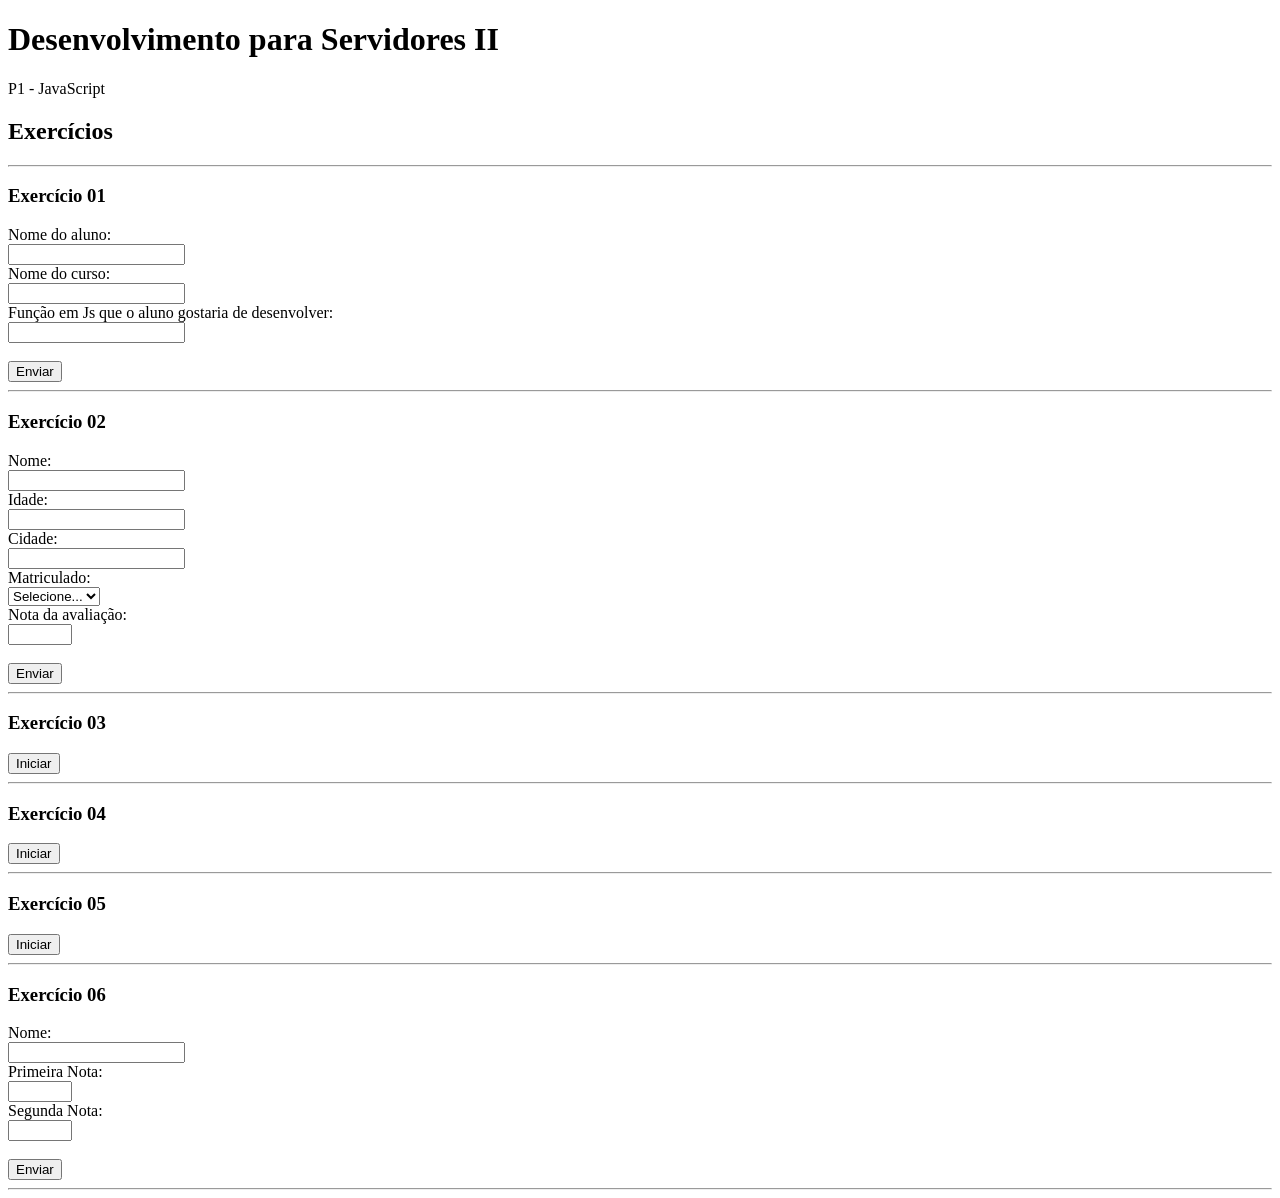
==== index.html @ 09890f9c "calcula media e situacao academica" ====
<!DOCTYPE html>
<html lang="pt-BR">

<head>
    <meta charset="UTF-8">
    <meta name="viewport" content="width=device-width, initial-scale=1.0">
    <title>FATEC - DS II</title>
</head>

<body>
    <main>
        <header>
            <h1>Desenvolvimento para Servidores II</h1>
            <p>P1 - JavaScript</p>
        </header>

        <section>
            <h2>Exercícios</h2>
            <div>
                <article>
                    <hr>
                    <h3>Exercício 01</h3>
                    <div>
                        <label for="nomeAluno">Nome do aluno:</label><br>
                        <input type="text" id="nomeAluno" name="nomeAluno" value=""><br>

                        <label for="nomeCurso">Nome do curso:</label><br>
                        <input type="text" id="nomeCurso" name="nomeCurso" value=""><br>

                        <label for="funcJs">Função em Js que o aluno gostaria de desenvolver:</label><br>
                        <input type="text" id="funcJs" name="funcJs" value=""><br><br>
                        
                        <button id="btn01">Enviar</button>
                    </div>
                    <hr>

                    <h3>Exercício 02</h3>
                    <div>
                        <label for="nome_02">Nome:</label><br>
                        <input type="text" id="nome_02" name="nome_02" value=""><br>

                        <label for="idade_02">Idade:</label><br>
                        <input type="number" id="idade_02" name="idade_02" value=""><br>

                        <label for="cidade_02">Cidade:</label><br>
                        <input type="text" id="cidade_02" name="cidade_02" value=""><br>

                        <label for="matriculado_02">Matriculado:</label><br>
                        <select id="matriculado_02" name="matriculado_02">
                            <option value="">Selecione...</option>
                            <option value="true">Sim</option>
                            <option value="false">Não</option>
                        </select><br>

                        <label for="notaAvaliacao_02">Nota da avaliação:</label><br>
                        <input type="number" id="notaAvaliacao_02" name="notaAvaliacao_02" value="" step="0.1" min="0" max="10"><br><br>

                        <button id="btn02">Enviar</button>
                    </div>
                    <hr>

                    <h3>Exercício 03</h3>
                    <div>
                        <button id="btn03">Iniciar</button>
                    </div>
                    <hr>

                    <h3>Exercício 04</h3>
                    <div>
                        <button id="btn04">Iniciar</button>
                    </div>
                    <hr>

                    <h3>Exercício 05</h3>
                    <div>
                        <button id="btn05">Iniciar</button>
                    </div>
                    <hr>

                    <h3>Exercício 06</h3>
                    <div>
                        <label for="nome_06">Nome:</label><br>
                        <input type="text" id="nome_06" name="nome_06" value=""><br>

                        <label for="nota1_06">Primeira Nota:</label><br>
                        <input type="number" id="nota1_06" name="nota1_06" value="" step="0.1" min="0" max="10"><br>

                        <label for="nota2_06">Segunda Nota:</label><br>
                        <input type="number" id="nota2_06" name="nota2_06" value="" step="0.1" min="0" max="10"><br><br>

                        <button id="btn06">Enviar</button>
                    </div>
                    <hr>
                    
                </article>
            </div>
        </section>
    </main>
</body>
<script src="Js/Ex01.js"></script>
<script src="Js/Ex02.js"></script>
<script src="Js/Ex03.js"></script>
<script src="Js/Ex04.js"></script>
<script src="Js/Ex05.js"></script>
<script src="Js/Ex06.js"></script>
</html>
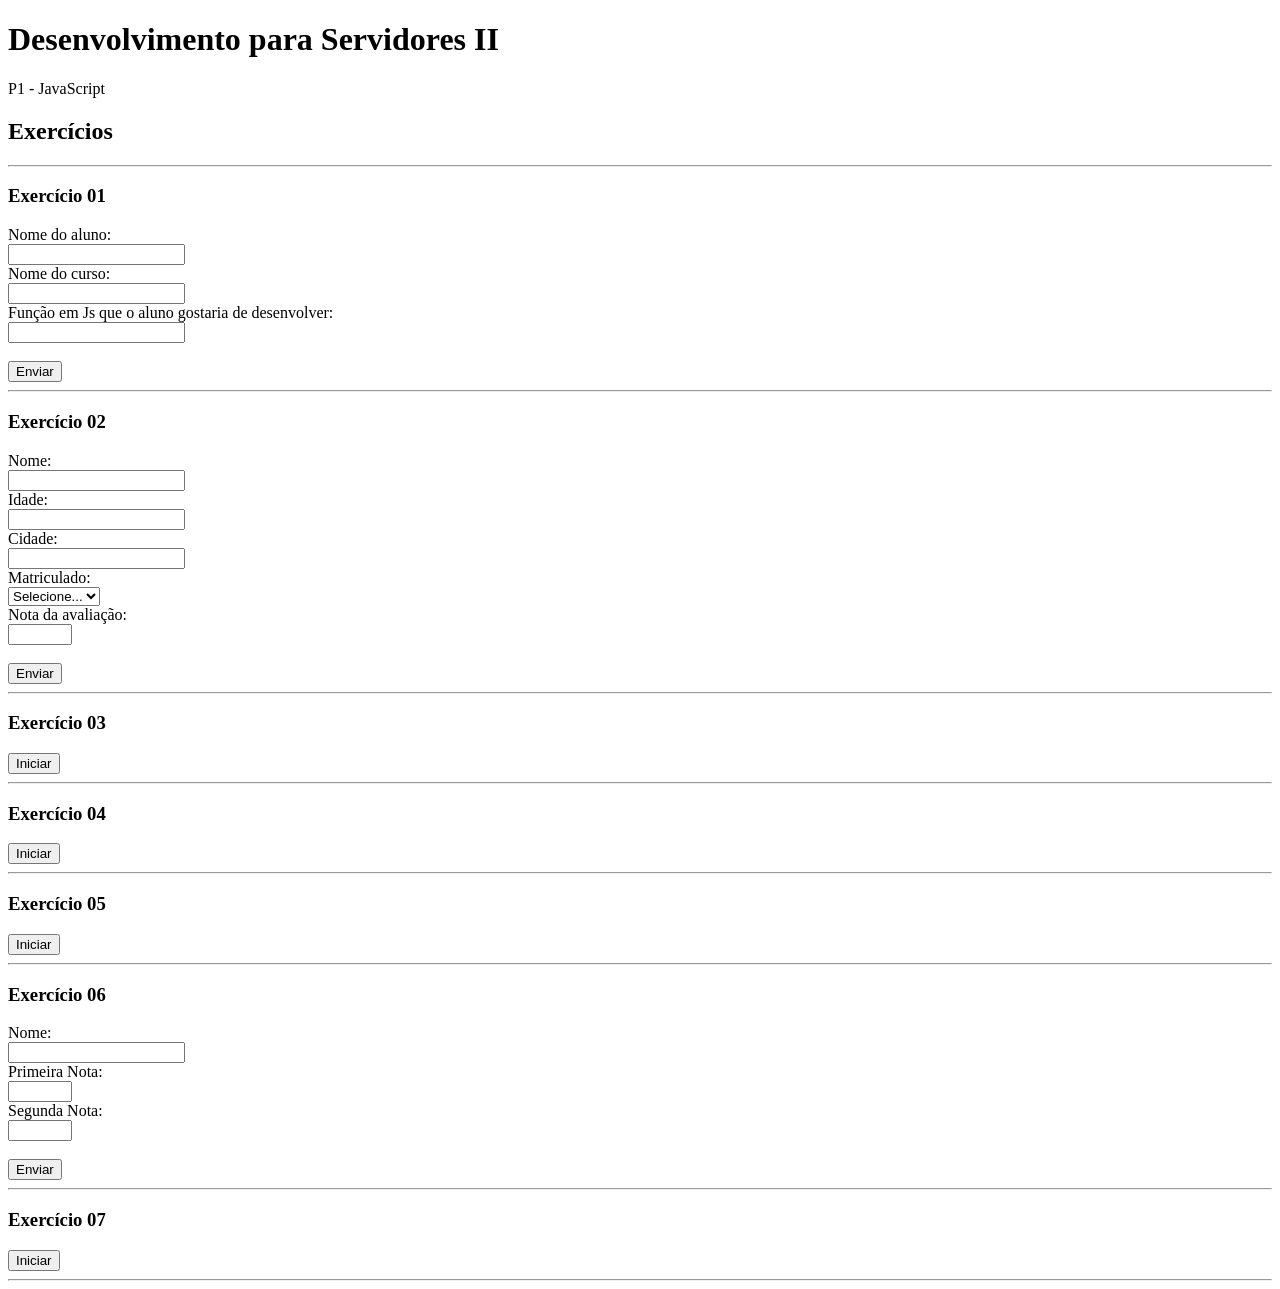
==== commit a5e3f38c: "implementa validacao simples de login" ====
--- a/index.html
+++ b/index.html
@@ -91,6 +91,12 @@
                         <button id="btn06">Enviar</button>
                     </div>
                     <hr>
+
+                    <h3>Exercício 07</h3>
+                    <div>
+                        <button id="btn07">Iniciar</button>
+                    </div>
+                    <hr>
                     
                 </article>
             </div>
@@ -103,4 +109,5 @@
 <script src="Js/Ex04.js"></script>
 <script src="Js/Ex05.js"></script>
 <script src="Js/Ex06.js"></script>
+<script src="Js/ex07.js"></script>
 </html>
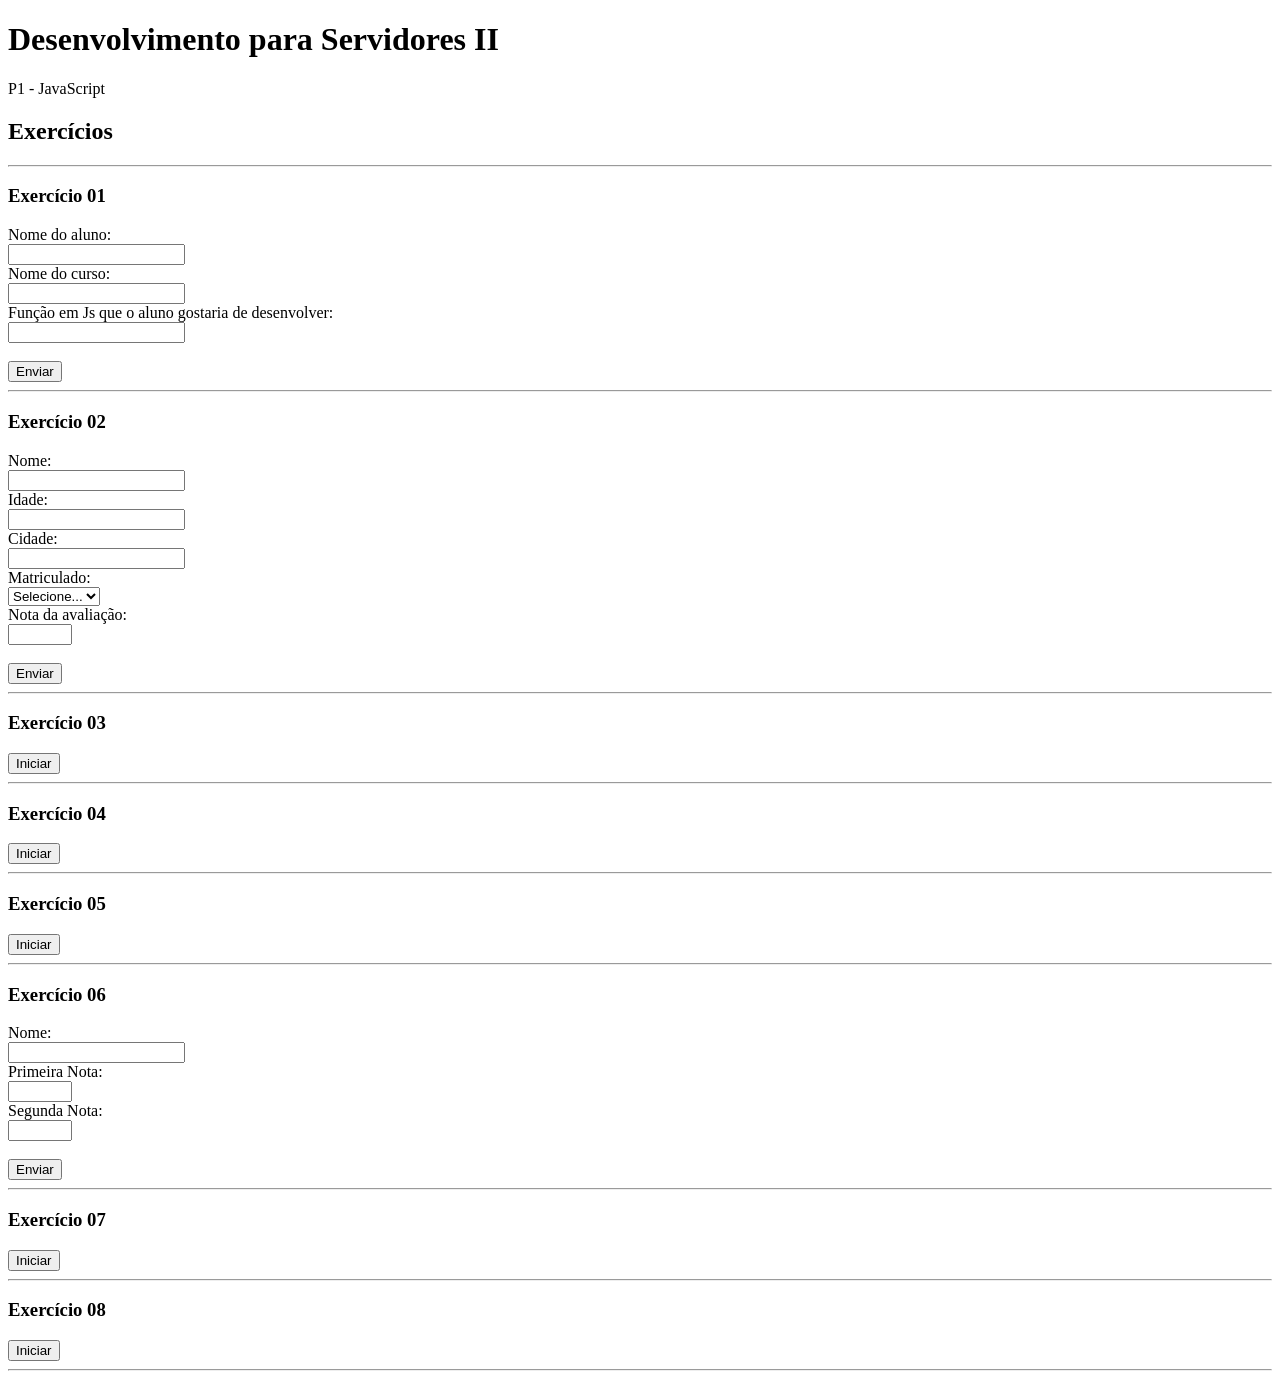
==== commit 03b19247: "gera tabuada utilizando for" ====
--- a/index.html
+++ b/index.html
@@ -97,6 +97,12 @@
                         <button id="btn07">Iniciar</button>
                     </div>
                     <hr>
+
+                    <h3>Exercício 08</h3>
+                    <div>
+                        <button id="btn08">Iniciar</button>
+                    </div>
+                    <hr>
                     
                 </article>
             </div>
@@ -110,4 +116,5 @@
 <script src="Js/Ex05.js"></script>
 <script src="Js/Ex06.js"></script>
 <script src="Js/ex07.js"></script>
+<script src="Js/Ex08.js"></script>
 </html>
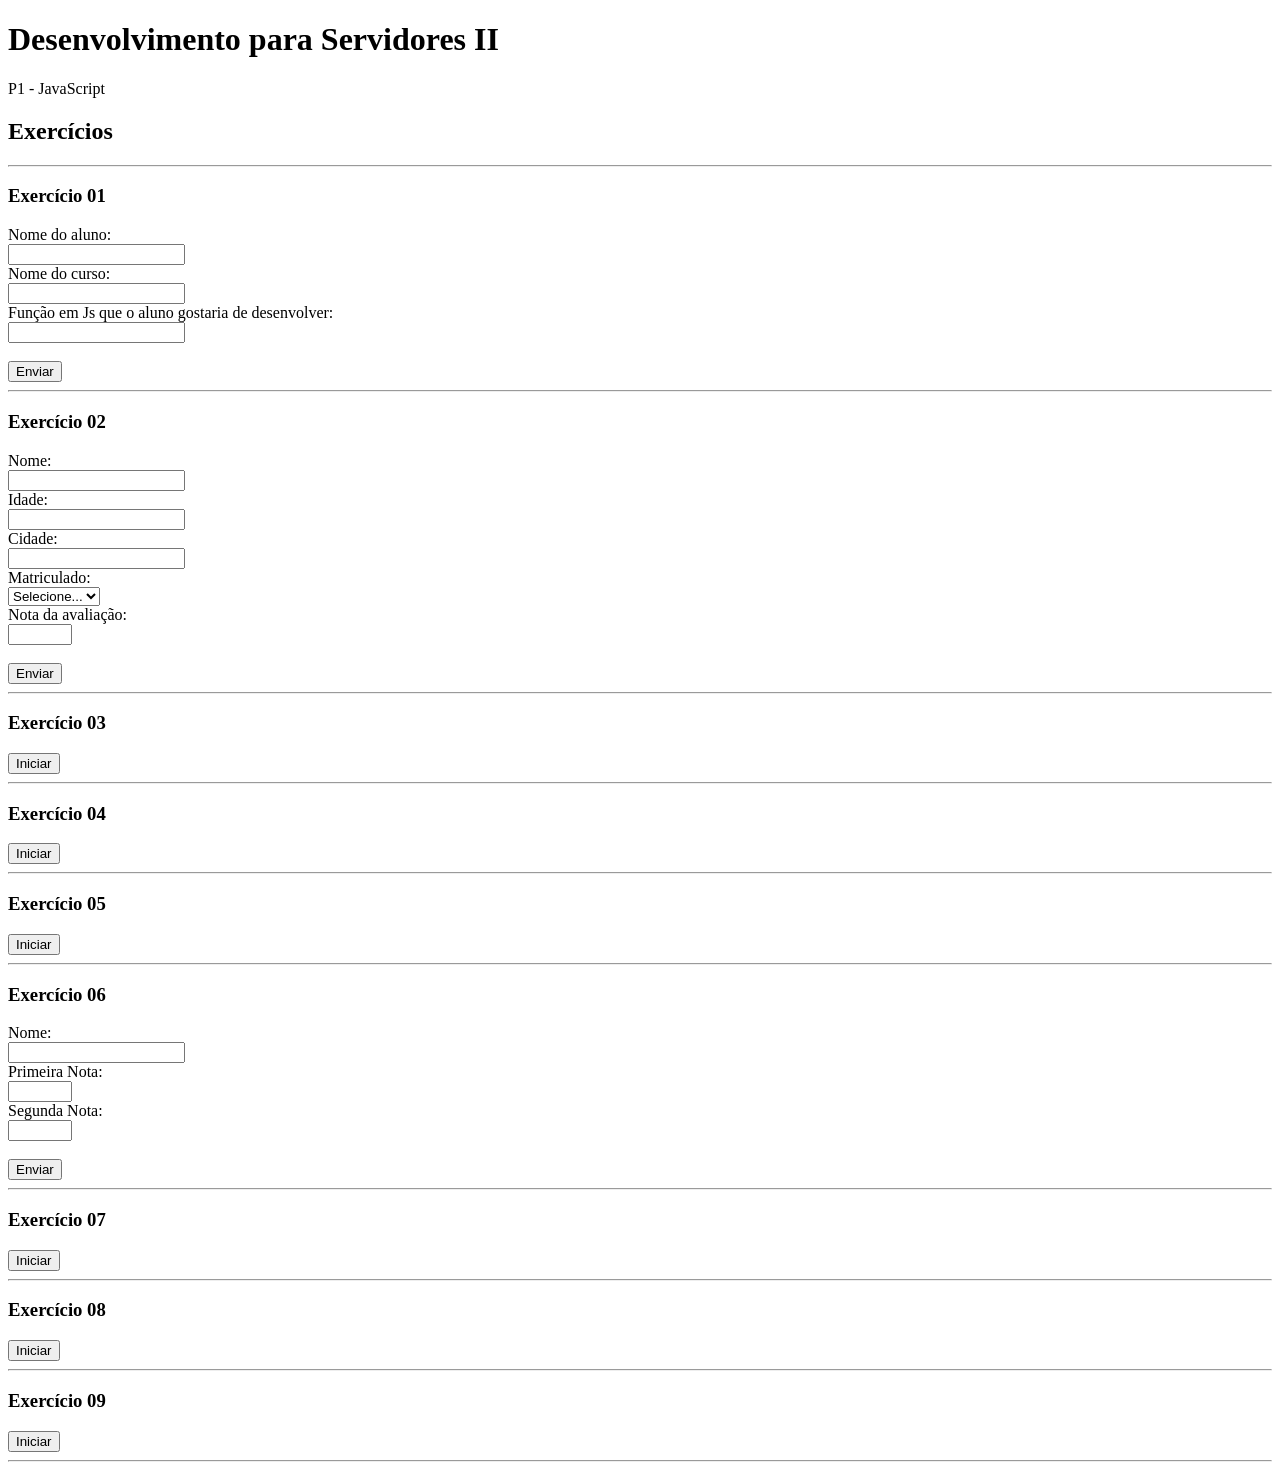
==== commit 48e0c37d: "processa numeros com laco while" ====
--- a/index.html
+++ b/index.html
@@ -103,6 +103,12 @@
                         <button id="btn08">Iniciar</button>
                     </div>
                     <hr>
+
+                    <h3>Exercício 09</h3>
+                    <div>
+                        <button id="btn09">Iniciar</button>
+                    </div>
+                    <hr>
                     
                 </article>
             </div>
@@ -117,4 +123,5 @@
 <script src="Js/Ex06.js"></script>
 <script src="Js/ex07.js"></script>
 <script src="Js/Ex08.js"></script>
+<script src="Js/Ex09.js"></script>
 </html>
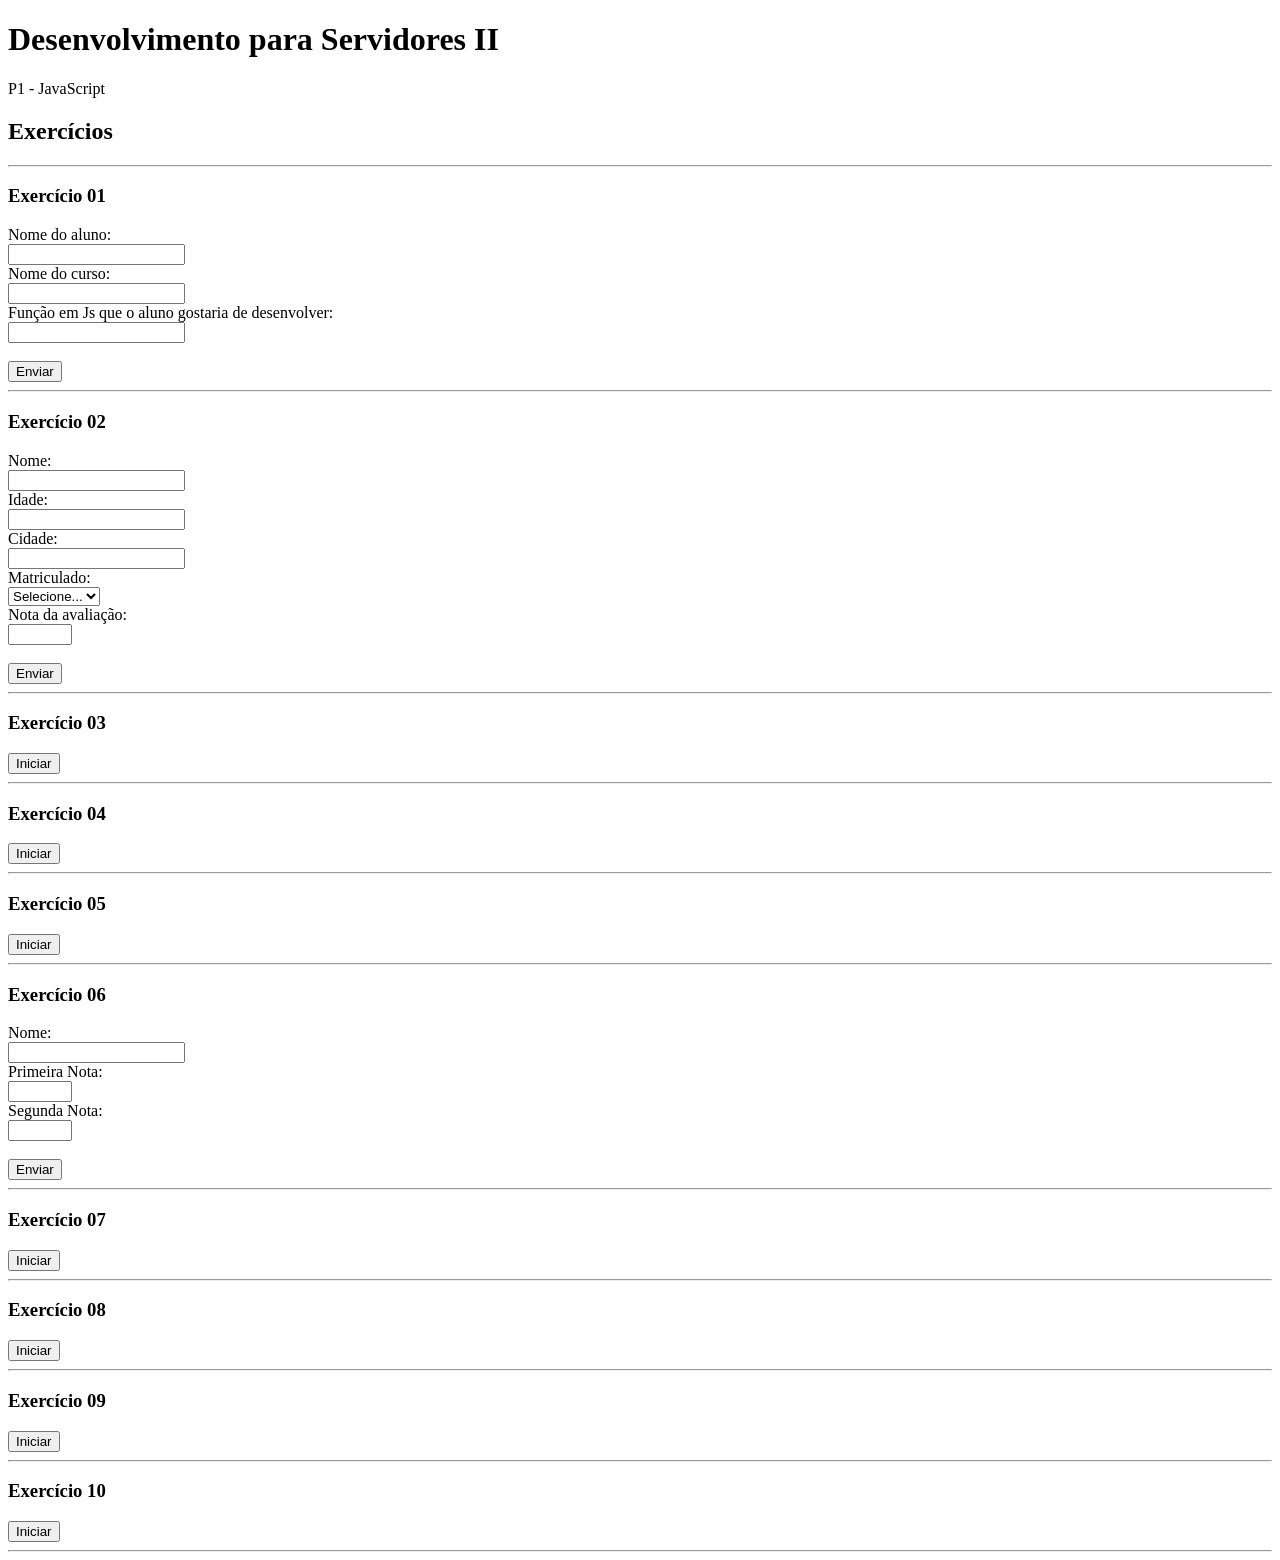
==== commit ebe37247: "limita tentativas de login" ====
--- a/index.html
+++ b/index.html
@@ -109,6 +109,12 @@
                         <button id="btn09">Iniciar</button>
                     </div>
                     <hr>
+
+                    <h3>Exercício 10</h3>
+                    <div>
+                        <button id="btn10">Iniciar</button>
+                    </div>
+                    <hr>
                     
                 </article>
             </div>
@@ -124,4 +130,5 @@
 <script src="Js/ex07.js"></script>
 <script src="Js/Ex08.js"></script>
 <script src="Js/Ex09.js"></script>
+<script src="Js/Ex10.js"></script>
 </html>
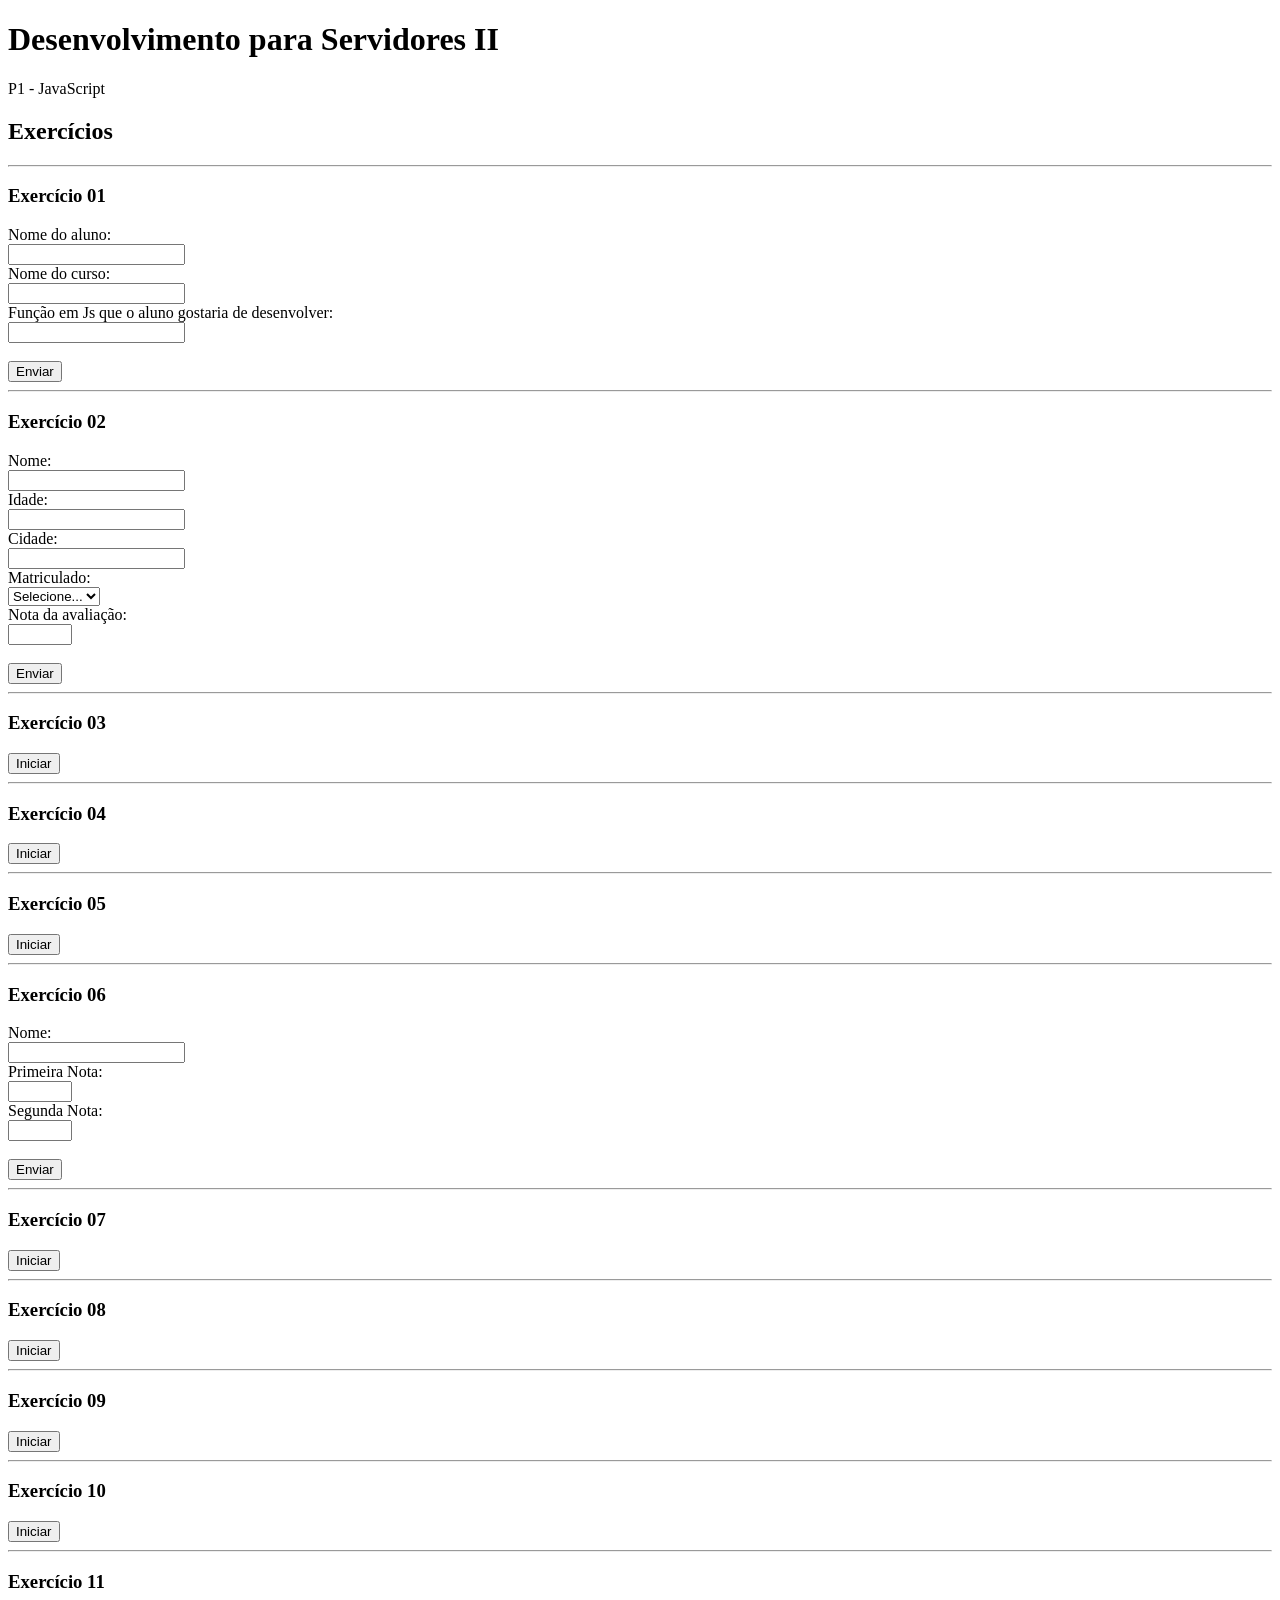
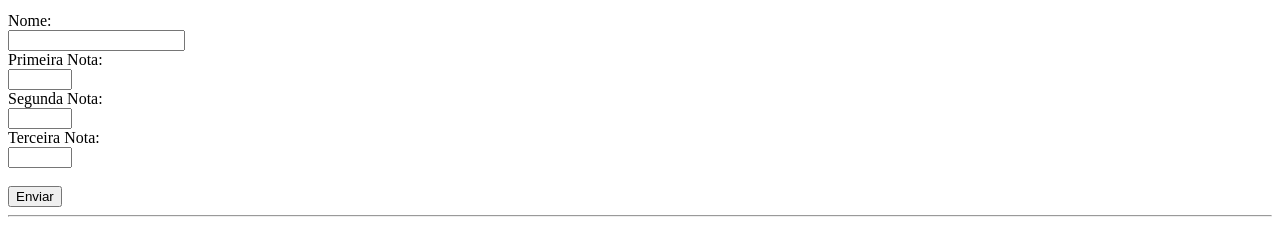
==== commit 9e433ba1: "organiza calculos em funcoes reutilizaveis" ====
--- a/index.html
+++ b/index.html
@@ -115,6 +115,24 @@
                         <button id="btn10">Iniciar</button>
                     </div>
                     <hr>
+
+                    <h3>Exercício 11</h3>
+                    <div>
+                        <label for="nome_11">Nome:</label><br>
+                        <input type="text" id="nome_11" name="nome_11" value=""><br>
+
+                        <label for="nota1_11">Primeira Nota:</label><br>
+                        <input type="number" id="nota1_11" name="nota1_11" value="" step="0.1" min="0" max="10"><br>
+
+                        <label for="nota2_11">Segunda Nota:</label><br>
+                        <input type="number" id="nota2_11" name="nota2_11" value="" step="0.1" min="0" max="10"><br>
+
+                        <label for="nota3_11">Terceira Nota:</label><br>
+                        <input type="number" id="nota3_11" name="nota3_11" value="" step="0.1" min="0" max="10"><br><br>
+
+                        <button id="btn11">Enviar</button>
+                    </div>
+                    <hr>
                     
                 </article>
             </div>
@@ -131,4 +149,5 @@
 <script src="Js/Ex08.js"></script>
 <script src="Js/Ex09.js"></script>
 <script src="Js/Ex10.js"></script>
+<script src="Js/Ex11.js"></script>
 </html>
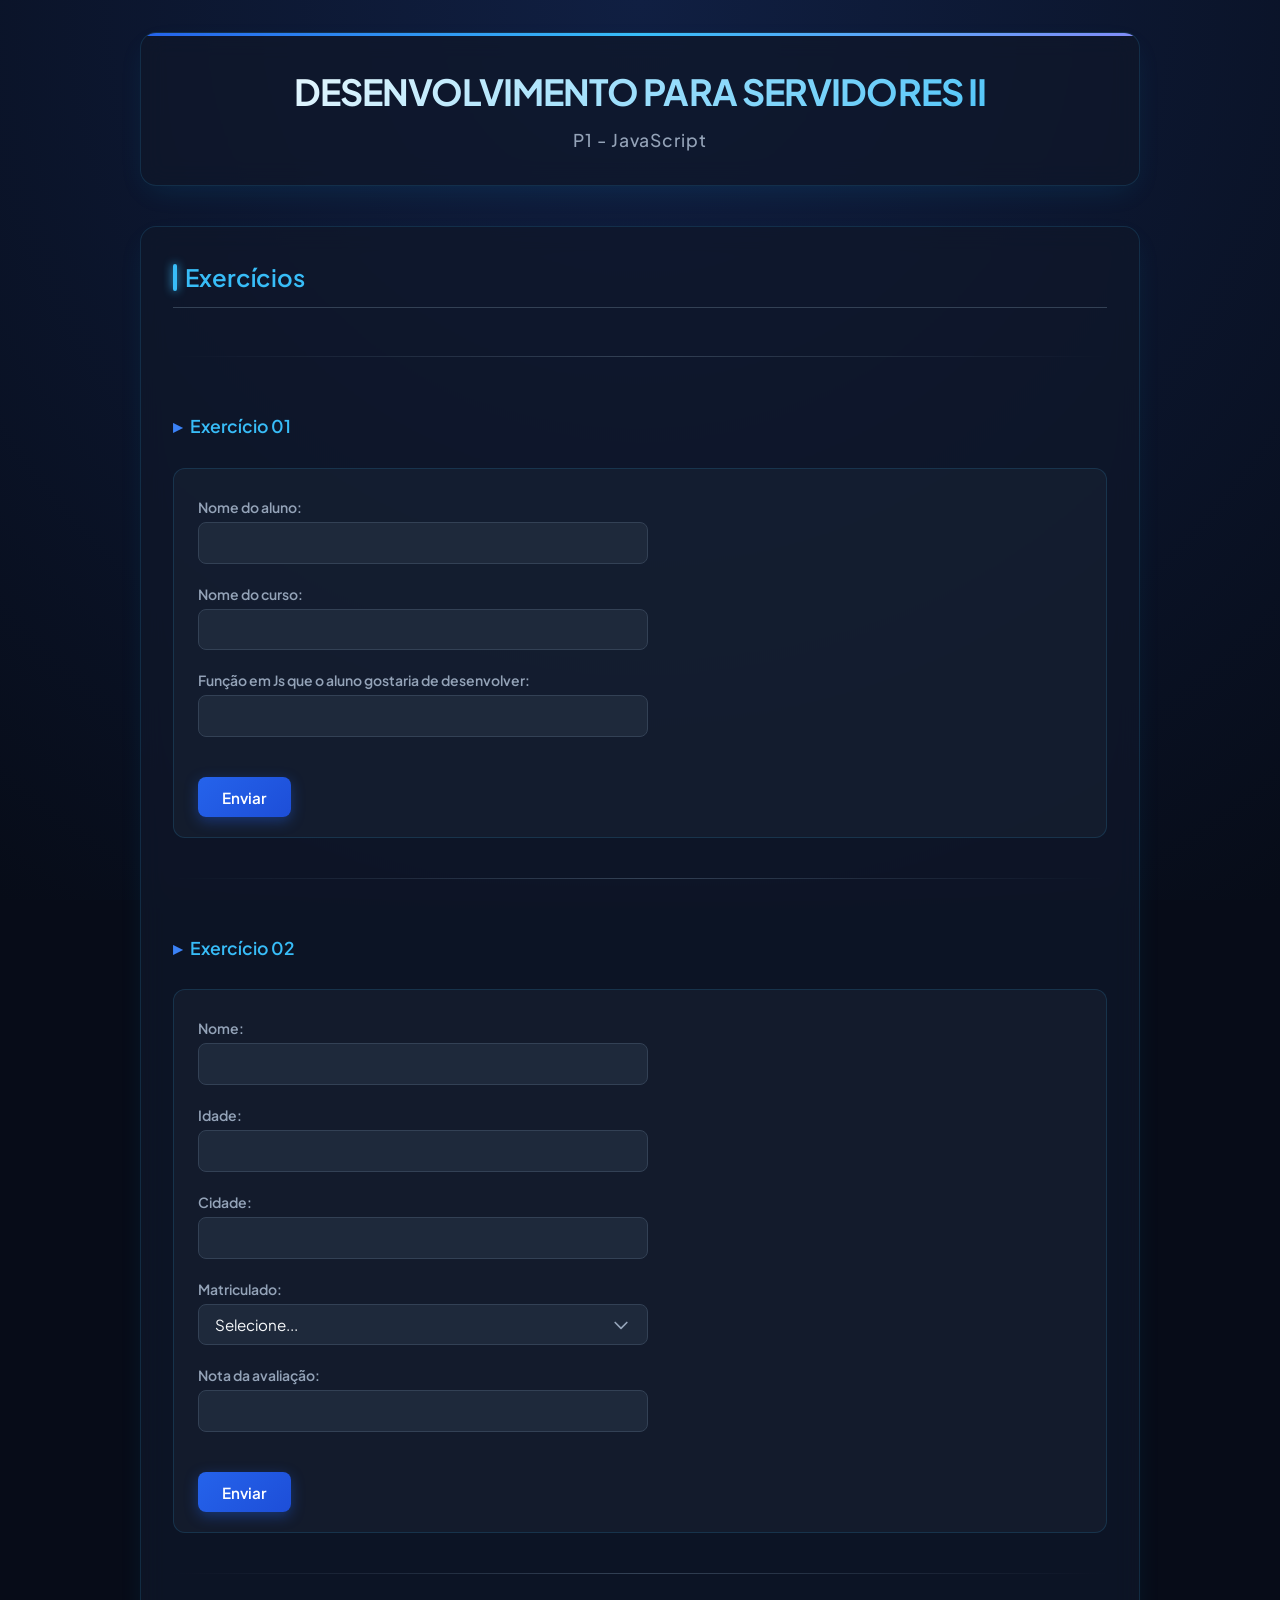
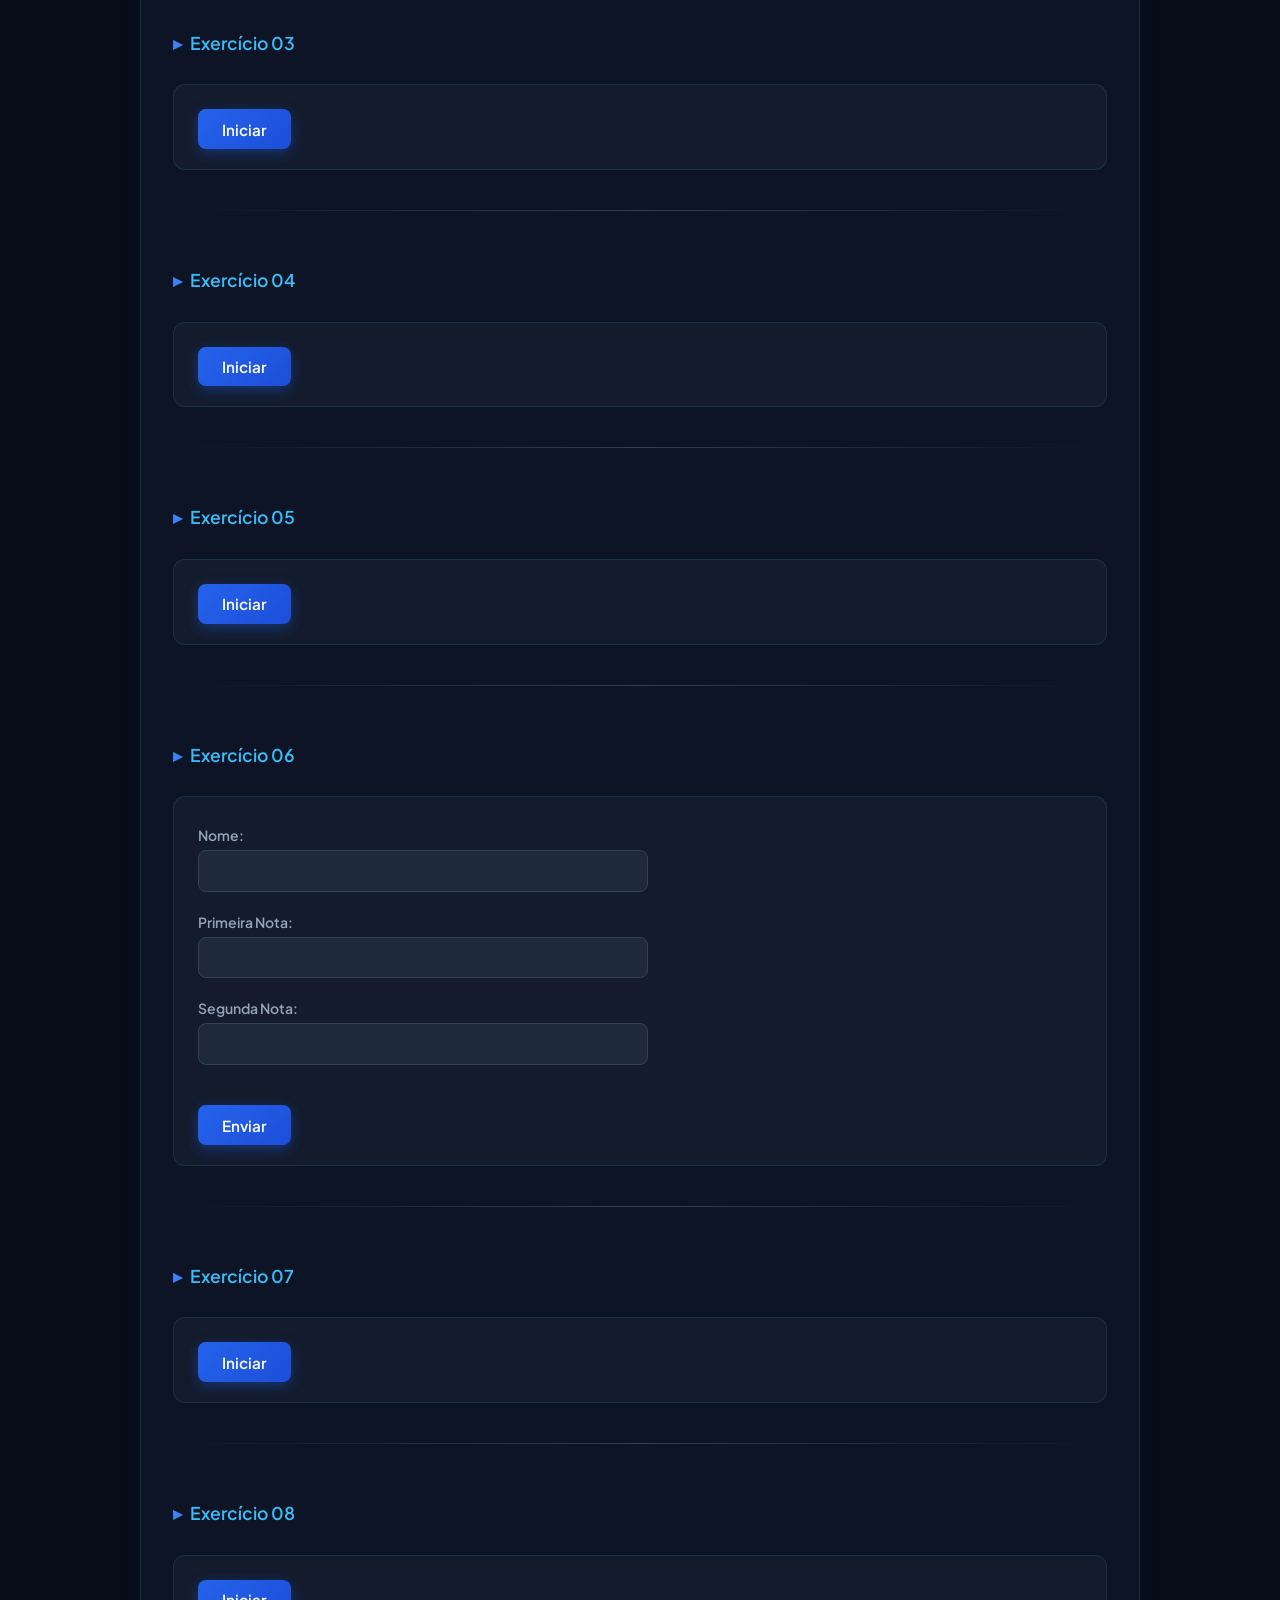
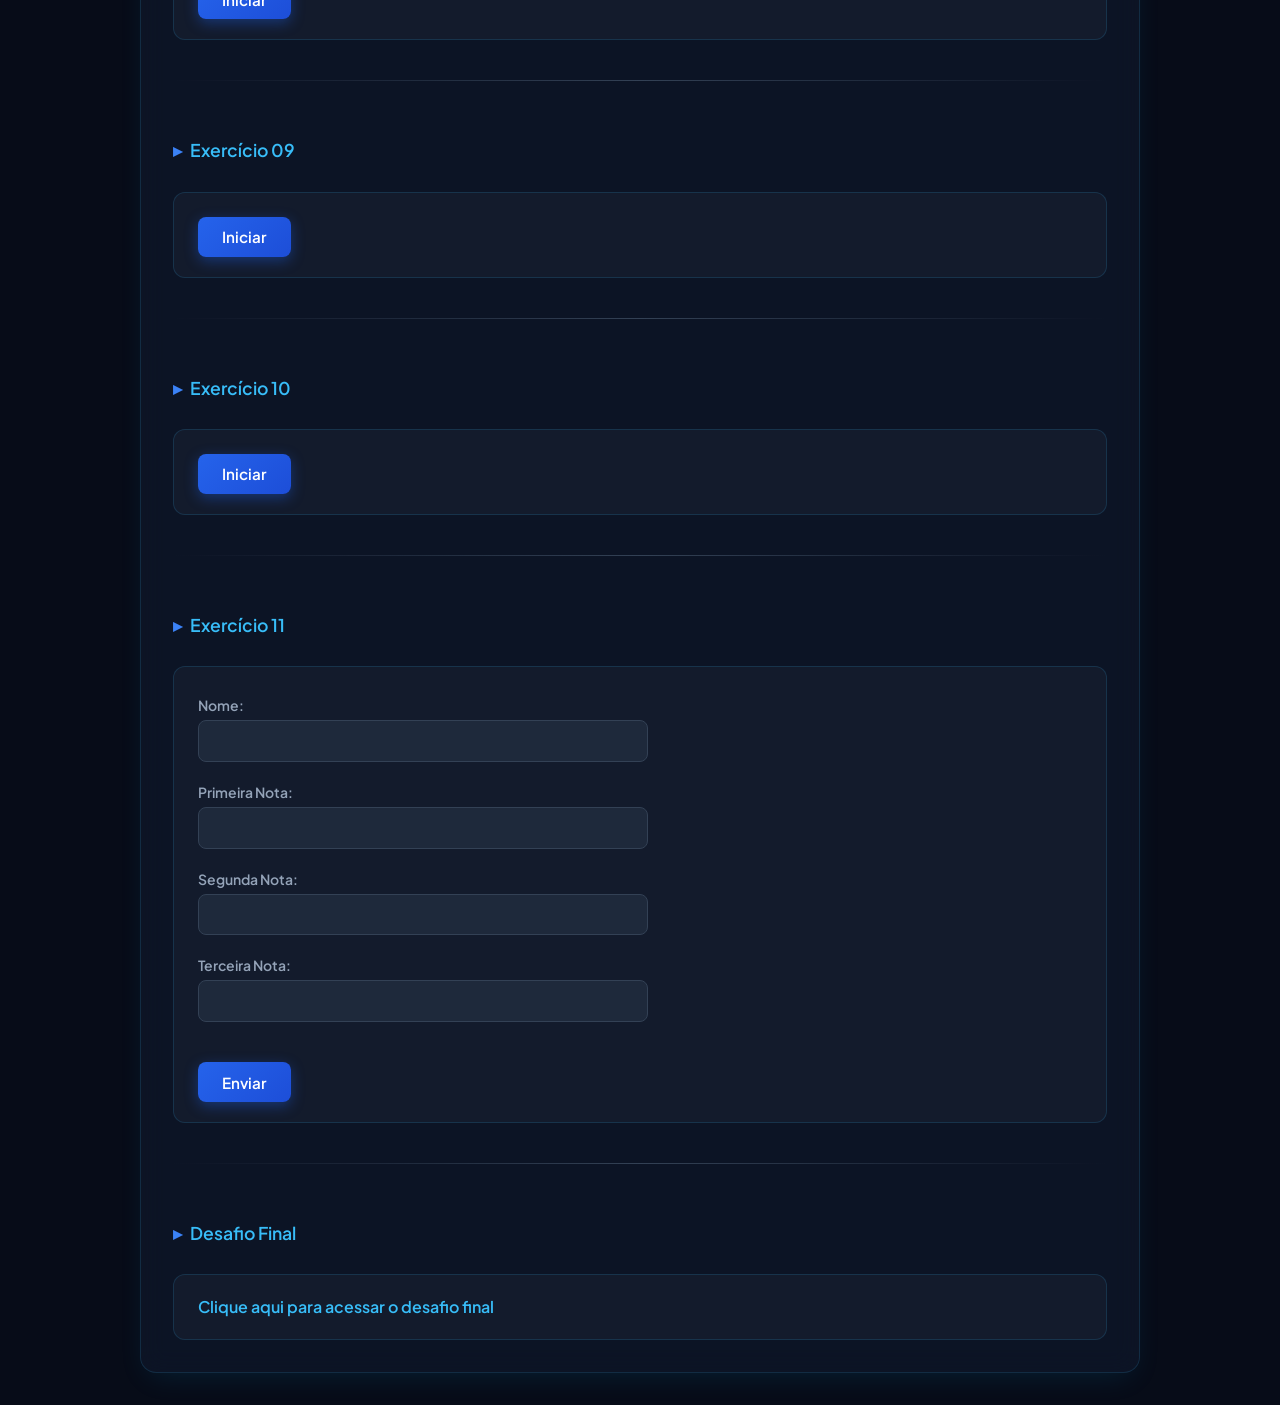
==== commit ff3c5957: "estilização do index" ====
--- a/index.html
+++ b/index.html
@@ -4,6 +4,7 @@
 <head>
     <meta charset="UTF-8">
     <meta name="viewport" content="width=device-width, initial-scale=1.0">
+    <link rel="stylesheet" href="style/style.css">
     <title>FATEC - DS II</title>
 </head>
 
@@ -133,6 +134,11 @@
                         <button id="btn11">Enviar</button>
                     </div>
                     <hr>
+
+                    <h3>Desafio Final</h3>
+                    <div>
+                        <a href="page/desafioFinal.html" >Clique aqui para acessar o desafio final</a>
+                    </div>
                     
                 </article>
             </div>
--- a/style/style.css
+++ b/style/style.css
@@ -0,0 +1,329 @@
+@import url('https://fonts.googleapis.com/css2?family=Plus+Jakarta+Sans:wght@400;500;600;700&display=swap');
+
+/* ==========================================================================
+   CSS Design System - Dark Blue Theme (Exercícios FATEC - DS II)
+   ========================================================================== */
+
+:root {
+  --font-family: 'Plus Jakarta Sans', -apple-system, BlinkMacSystemFont, 'Segoe UI', Roboto, sans-serif;
+  
+  /* Color Palette - Deep Dark Navy & Electric Blue */
+  --bg-gradient: radial-gradient(circle at 50% 0%, #101f42 0%, #070c18 100%);
+  --bg-color: #070c18;
+  --card-bg: rgba(15, 23, 42, 0.75);
+  --card-border: rgba(56, 189, 248, 0.15);
+  --card-glow: 0 10px 30px -10px rgba(14, 165, 233, 0.15);
+  
+  /* Primary & Accents */
+  --primary-blue: #2563eb;
+  --primary-blue-hover: #3b82f6;
+  --accent-cyan: #38bdf8;
+  --accent-cyan-glow: rgba(56, 189, 248, 0.4);
+  
+  /* Typography */
+  --text-primary: #f8fafc;
+  --text-secondary: #94a3b8;
+  --text-muted: #64748b;
+  
+  /* Form elements */
+  --input-bg: #1e293b;
+  --input-border: #334155;
+  --input-border-focus: #38bdf8;
+  --input-text: #f8fafc;
+  --placeholder: #64748b;
+}
+
+/* Base resets & global styles */
+* {
+  box-sizing: border-box;
+  margin: 0;
+  padding: 0;
+}
+
+body {
+  font-family: var(--font-family);
+  background: var(--bg-color);
+  background-image: var(--bg-gradient);
+  background-attachment: fixed;
+  color: var(--text-primary);
+  min-height: 100vh;
+  padding: 2rem 1.5rem;
+  line-height: 1.5;
+  -webkit-font-smoothing: antialiased;
+}
+
+/* Header */
+header {
+  text-align: center;
+  max-width: 1000px;
+  margin: 0 auto 2.5rem auto;
+  padding: 2rem 1.5rem;
+  background: var(--card-bg);
+  backdrop-filter: blur(12px);
+  -webkit-backdrop-filter: blur(12px);
+  border: 1px solid var(--card-border);
+  border-radius: 16px;
+  box-shadow: var(--card-glow);
+  position: relative;
+  overflow: hidden;
+}
+
+header::before {
+  content: '';
+  position: absolute;
+  top: 0;
+  left: 0;
+  right: 0;
+  height: 3px;
+  background: linear-gradient(90deg, #2563eb, #38bdf8, #818cf8);
+}
+
+header h1 {
+  font-size: 2.25rem;
+  font-weight: 700;
+  letter-spacing: -0.025em;
+  background: linear-gradient(135deg, #ffffff 0%, #38bdf8 100%);
+  -webkit-background-clip: text;
+  -webkit-text-fill-color: transparent;
+  text-transform: uppercase;
+  margin-bottom: 0.5rem;
+}
+
+header p {
+  color: var(--text-secondary);
+  font-size: 1.1rem;
+  font-weight: 500;
+  letter-spacing: 0.05em;
+}
+
+/* Main Container Layout */
+main {
+  max-width: 1000px;
+  margin: 0 auto;
+}
+
+/* Main Section Card */
+section {
+  background: var(--card-bg);
+  backdrop-filter: blur(12px);
+  -webkit-backdrop-filter: blur(12px);
+  border: 1px solid var(--card-border);
+  border-radius: 16px;
+  padding: 2rem;
+  box-shadow: var(--card-glow);
+}
+
+section h2 {
+  font-size: 1.5rem;
+  font-weight: 600;
+  color: var(--accent-cyan);
+  margin-bottom: 1.5rem;
+  padding-bottom: 0.75rem;
+  border-bottom: 1px solid var(--input-border);
+  display: flex;
+  align-items: center;
+  gap: 0.5rem;
+}
+
+section h2::before {
+  content: '';
+  display: inline-block;
+  width: 4px;
+  height: 1.1em;
+  background: var(--accent-cyan);
+  border-radius: 4px;
+  box-shadow: 0 0 10px var(--accent-cyan);
+}
+
+/* Article Container */
+article {
+  display: flex;
+  flex-direction: column;
+  gap: 1rem;
+}
+
+/* Individual Exercise Titles & Cards */
+article h3 {
+  font-size: 1.1rem;
+  font-weight: 600;
+  color: var(--accent-cyan);
+  margin-top: 1rem;
+  margin-bottom: 0.75rem;
+  display: flex;
+  align-items: center;
+  gap: 0.5rem;
+}
+
+article h3::before {
+  content: '▸';
+  color: var(--primary-blue-hover);
+}
+
+article > div {
+  background: rgba(30, 41, 59, 0.4);
+  border: 1px solid var(--card-border);
+  border-radius: 12px;
+  padding: 1.25rem 1.5rem;
+  transition: all 0.2s ease;
+}
+
+article > div:hover {
+  border-color: rgba(56, 189, 248, 0.3);
+  background: rgba(30, 41, 59, 0.6);
+  box-shadow: 0 4px 20px -5px rgba(14, 165, 233, 0.1);
+}
+
+/* Labels and Inputs */
+label {
+  display: inline-block;
+  font-size: 0.875rem;
+  font-weight: 600;
+  color: var(--text-secondary);
+  margin-top: 0.5rem;
+  margin-bottom: 0.25rem;
+}
+
+input[type="text"],
+input[type="number"],
+select {
+  width: 100%;
+  max-width: 450px;
+  padding: 0.65rem 1rem;
+  margin-bottom: 0.75rem;
+  font-family: inherit;
+  font-size: 0.95rem;
+  color: var(--input-text);
+  background-color: var(--input-bg);
+  border: 1px solid var(--input-border);
+  border-radius: 8px;
+  outline: none;
+  transition: all 0.2s ease;
+}
+
+select {
+  cursor: pointer;
+  appearance: none;
+  background-image: url("data:image/svg+xml,%3Csvg xmlns='http://www.w3.org/2000/svg' fill='none' viewBox='0 0 24 24' stroke='%2394a3b8'%3E%3Cpath stroke-linecap='round' stroke-linejoin='round' stroke-width='2' d='M19 9l-7 7-7-7'%3E%3C/path%3E%3C/svg%3E");
+  background-repeat: no-repeat;
+  background-position: right 1rem center;
+  background-size: 1.25rem;
+  padding-right: 2.5rem;
+}
+
+select option {
+  background-color: #0f172a;
+  color: var(--text-primary);
+}
+
+input[type="text"]:focus,
+input[type="number"]:focus,
+select:focus {
+  border-color: var(--input-border-focus);
+  box-shadow: 0 0 0 3px var(--accent-cyan-glow);
+  background-color: #1e293b;
+}
+
+/* Horizontal Dividers */
+hr {
+  border: none;
+  height: 1px;
+  background: linear-gradient(90deg, transparent, var(--input-border), transparent);
+  margin: 1.5rem 0;
+}
+
+/* Buttons */
+button {
+  padding: 0.65rem 1.5rem;
+  font-family: inherit;
+  font-size: 0.95rem;
+  font-weight: 600;
+  color: #ffffff;
+  background: linear-gradient(135deg, var(--primary-blue) 0%, #1d4ed8 100%);
+  border: none;
+  border-radius: 8px;
+  cursor: pointer;
+  box-shadow: 0 4px 14px 0 rgba(37, 99, 235, 0.39);
+  transition: all 0.2s ease;
+  margin-top: 0.25rem;
+}
+
+button:hover {
+  background: linear-gradient(135deg, var(--primary-blue-hover) 0%, var(--primary-blue) 100%);
+  box-shadow: 0 6px 20px 0 rgba(37, 99, 235, 0.55);
+  transform: translateY(-1px);
+}
+
+button:active {
+  transform: translateY(1px);
+  box-shadow: 0 2px 8px 0 rgba(37, 99, 235, 0.39);
+}
+
+/* Links (<a>) */
+a {
+  color: var(--accent-cyan);
+  text-decoration: none;
+  font-weight: 600;
+  position: relative;
+  transition: color 0.2s ease, text-shadow 0.2s ease;
+  display: inline-flex;
+  align-items: center;
+  gap: 0.35rem;
+}
+
+a::after {
+  content: '';
+  position: absolute;
+  bottom: -2px;
+  left: 0;
+  width: 0;
+  height: 2px;
+  background: var(--accent-cyan);
+  box-shadow: 0 0 8px var(--accent-cyan);
+  transition: width 0.25s ease-in-out;
+  border-radius: 2px;
+}
+
+a:hover {
+  color: #7dd3fc;
+  text-shadow: 0 0 8px rgba(56, 189, 248, 0.4);
+}
+
+a:hover::after {
+  width: 100%;
+}
+
+a:focus-visible {
+  outline: 2px solid var(--accent-cyan);
+  outline-offset: 4px;
+  border-radius: 4px;
+}
+
+/* Button variant for links */
+a.btn,
+a.button-link {
+  display: inline-flex;
+  align-items: center;
+  justify-content: center;
+  padding: 0.65rem 1.5rem;
+  font-size: 0.95rem;
+  font-weight: 600;
+  color: #ffffff;
+  background: linear-gradient(135deg, var(--primary-blue) 0%, #1d4ed8 100%);
+  border-radius: 8px;
+  box-shadow: 0 4px 14px 0 rgba(37, 99, 235, 0.39);
+  transition: all 0.2s ease;
+}
+
+a.btn::after,
+a.button-link::after {
+  display: none;
+}
+
+a.btn:hover,
+a.button-link:hover {
+  color: #ffffff;
+  background: linear-gradient(135deg, var(--primary-blue-hover) 0%, var(--primary-blue) 100%);
+  box-shadow: 0 6px 20px 0 rgba(37, 99, 235, 0.55);
+  transform: translateY(-1px);
+}
+
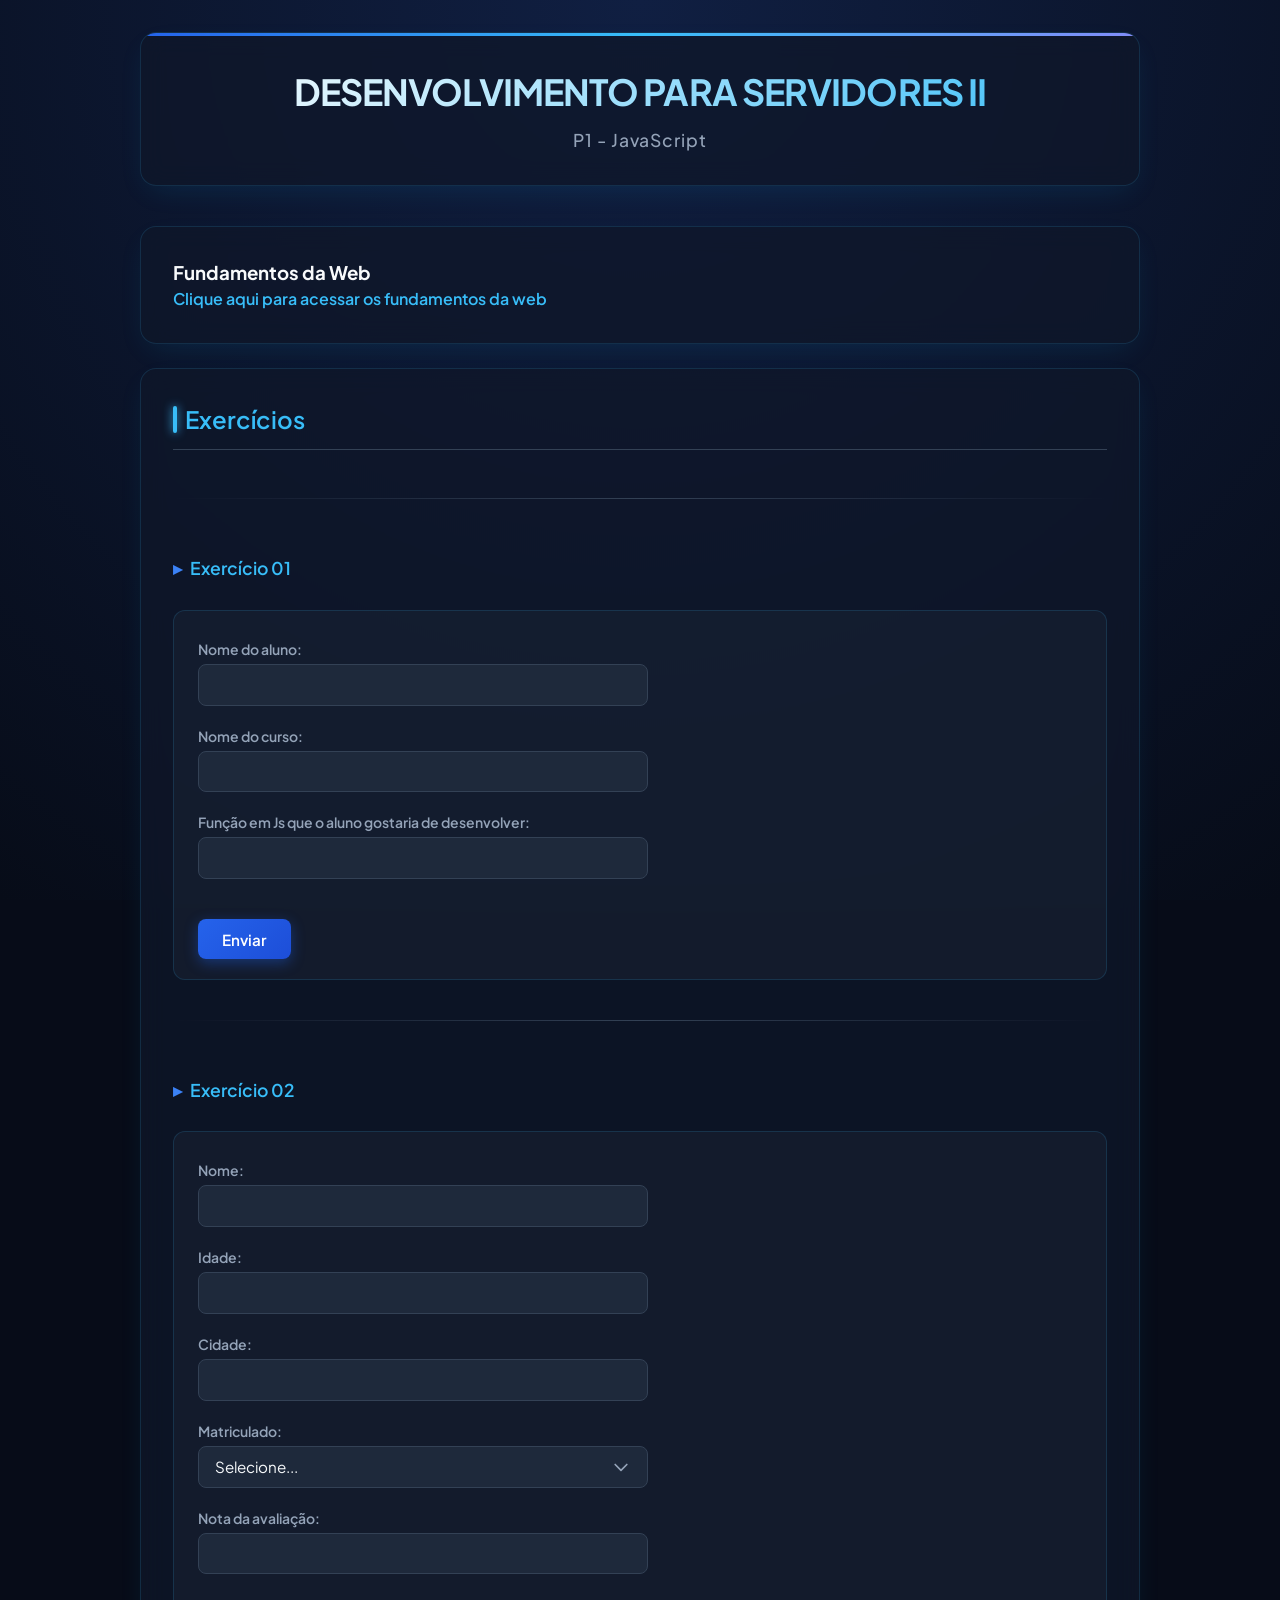
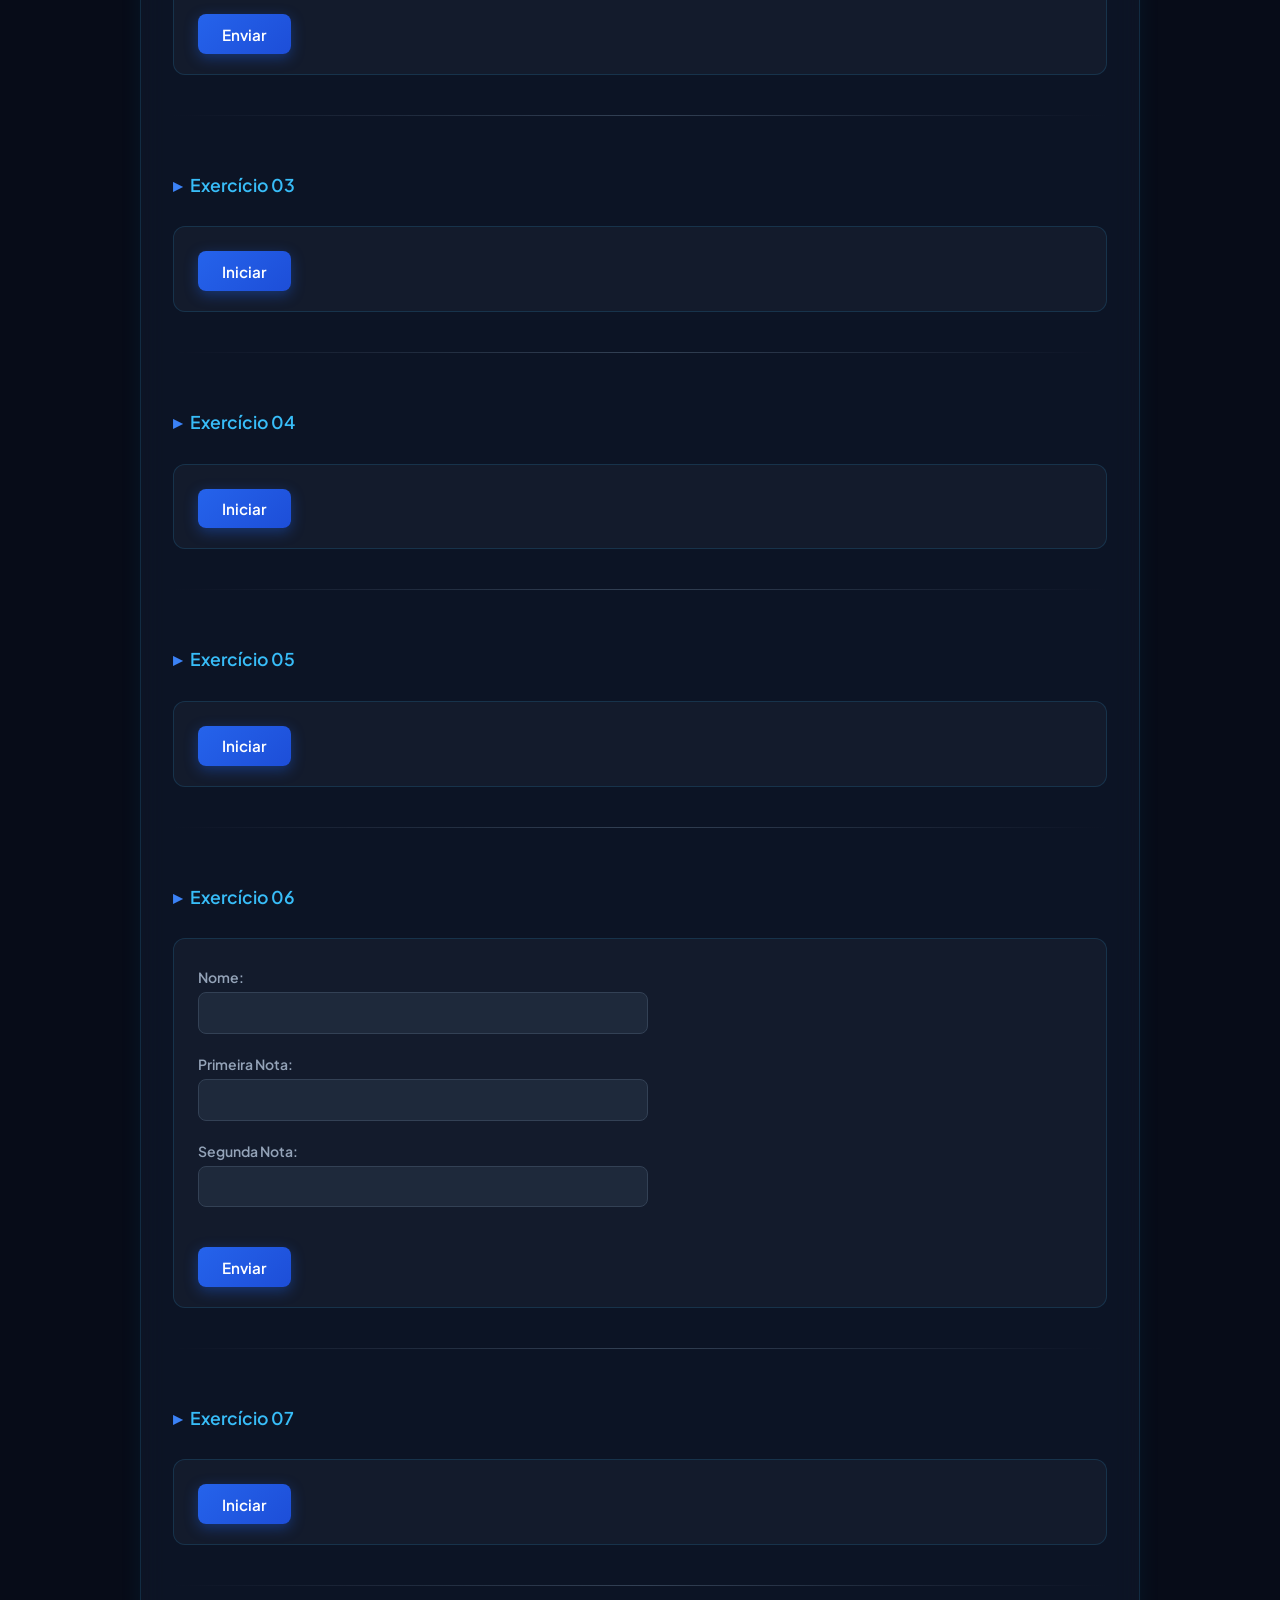
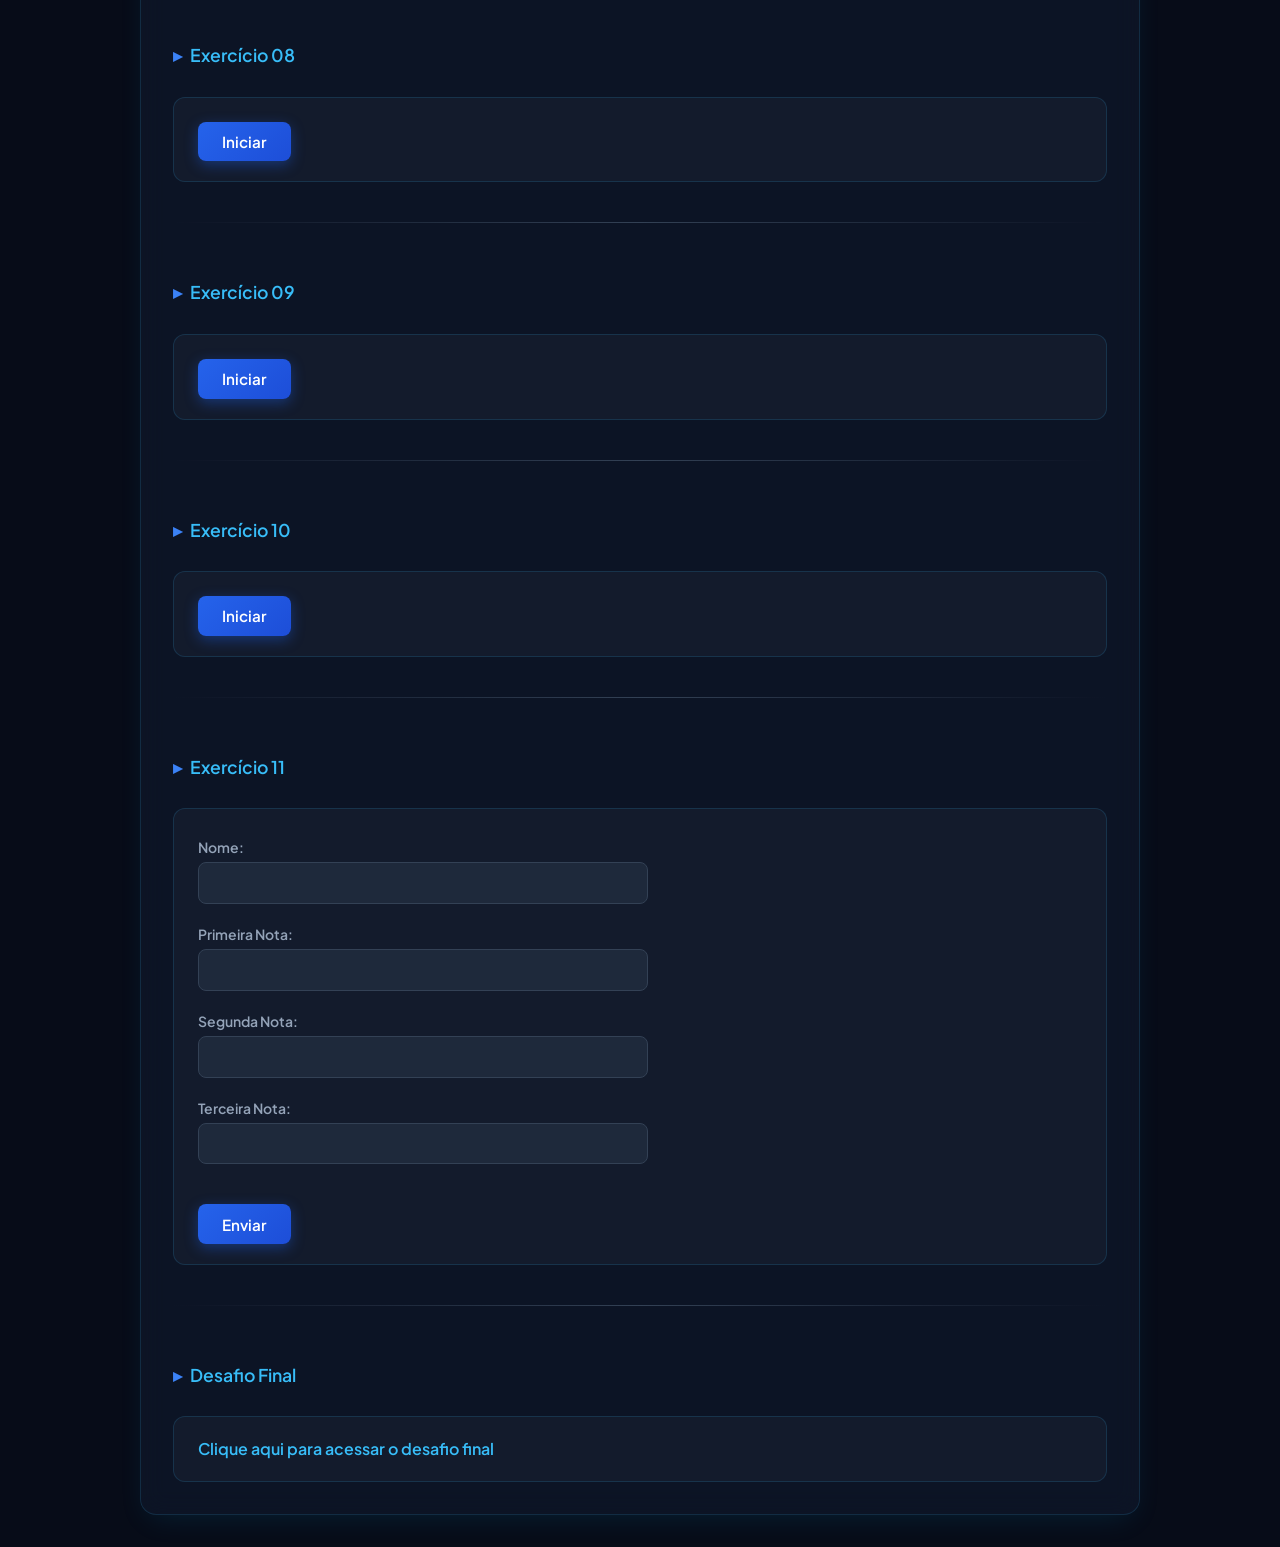
==== commit 924f68bf: "docs: explica páginas estáticas e dinâmicas" ====
--- a/index.html
+++ b/index.html
@@ -15,6 +15,13 @@
             <p>P1 - JavaScript</p>
         </header>
 
+        <section>
+            <h3>Fundamentos da Web</h3>
+            <div>
+                <a href="page/fundamentosDaWeb.html" >Clique aqui para acessar os fundamentos da web</a>
+            </div>
+        </section>
+        <br>
         <section>
             <h2>Exercícios</h2>
             <div>
